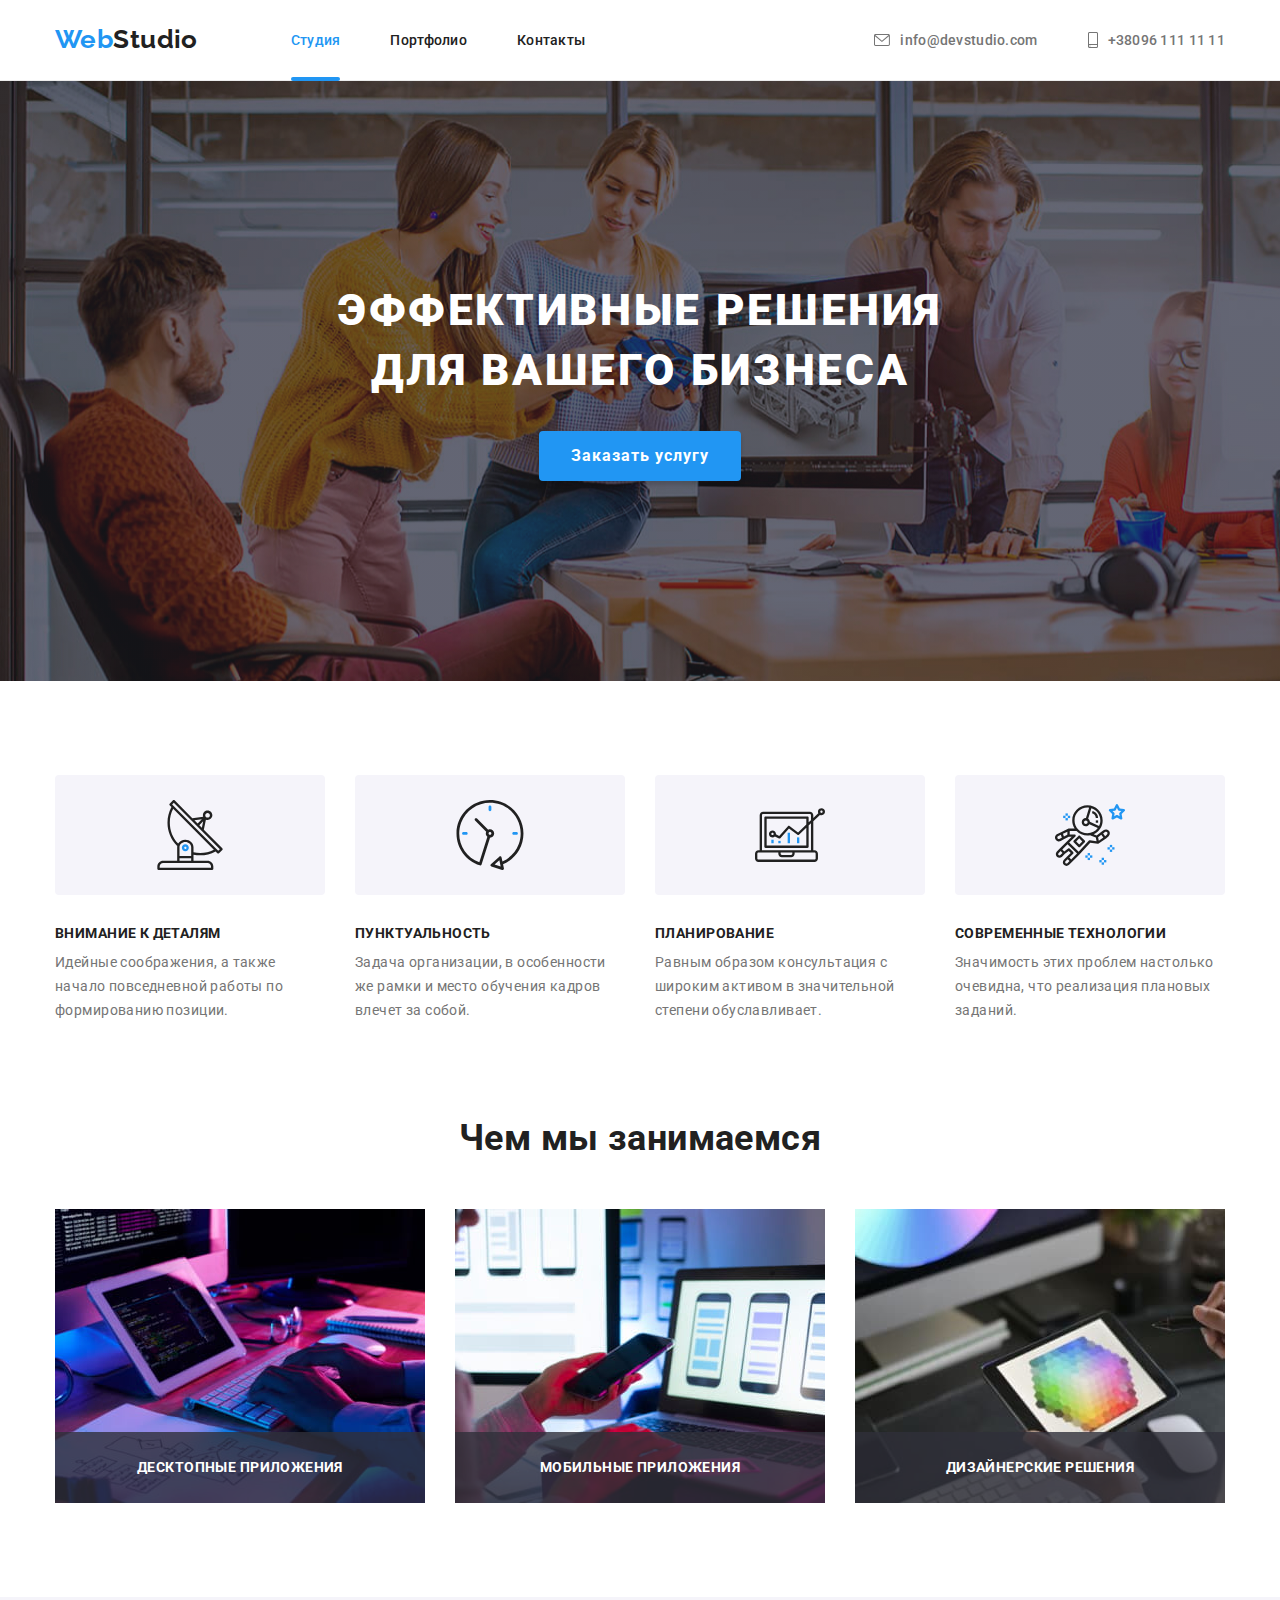
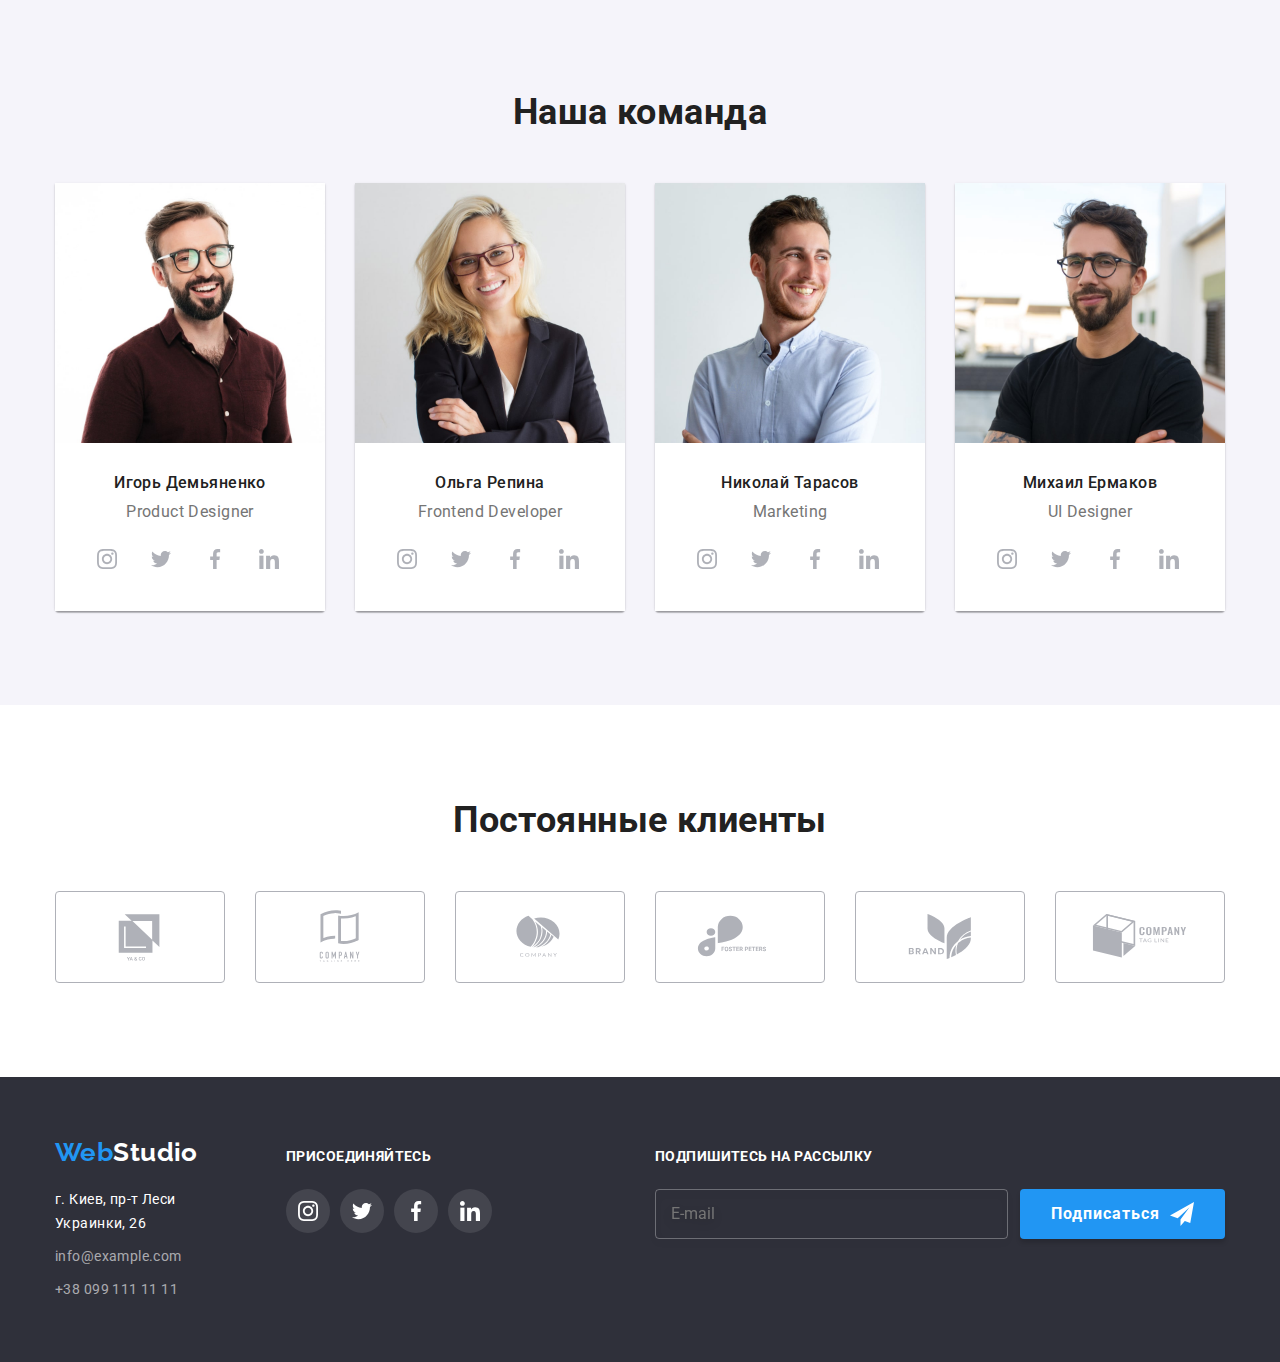
==== index.html @ 852624ac "22.04" ====
<!DOCTYPE html>
<html lang="ru">
  <head>
    <meta charset="UTF-8" />
    <meta http-equiv="X-UA-Compatible" content="IE=edge" />
    <meta name="viewport" content="width=device-width, initial-scale=1.0" />
    <title>WebStudio</title>
    <link
      href="https://fonts.googleapis.com/css2?family=Raleway:wght@700&family=Roboto:wght@400;500;700;900&display=swap"
      rel="stylesheet"
    />
    <link
      rel="stylesheet"
      href="https://cdnjs.cloudflare.com/ajax/libs/modern-normalize/1.1.0/modern-normalize.min.css"
    />
    <link rel="stylesheet" href="./css/styles.css" />
  </head>
  <body>
    <header class="header">
      <div class="container header-container">
        <nav class="nav-list">
          <a class="logo link" href="./index.html" lang="en"
            >Web<span class="logo-dark">Studio</span></a
          >
          <ul class="nav-list list">
            <li class="nav-list-item">
              <a class="nav-list-link active-page link" href="./index.html"
                >Студия</a
              >
            </li>
            <li class="nav-list-item">
              <a class="nav-list-link link" href="./portfolio.html"
                >Портфолио
              </a>
            </li>
            <li class="nav-list-item">
              <a class="nav-list-link link" href="">Контакты </a>
            </li>
          </ul>
        </nav>
        <ul class="list header-cont-list">
          <li class="header-cont-item">
            <a
              class="nav-list-link contact-list link"
              href="mailto:info@devstudio.com"
            >
              <svg class="header-cont-icon" width="16" height="12">
                <use href="./images/sprite.svg#email"></use></svg
              >info@devstudio.com
            </a>
          </li>
          <li class="header-cont-item">
            <a class="nav-list-link contact-list link" href="tel:+380961111111">
              <svg class="header-cont-icon" height="16" width="10">
                <use href="./images/sprite.svg#smartphone"></use></svg
              >+38096 111 11 11
            </a>
          </li>
        </ul>
      </div>
    </header>
    <main>
      <section class="hero">
        <div class="container">
          <h1 class="main-title">Эффективные решения для вашего бизнеса</h1>
          <button class="modal-btn" type="button" data-modal-open>
            Заказать услугу
          </button>
        </div>
      </section>
      <section class="section advantages">
        <div class="container">
          <h2 class="visually-hidden">Наши преимущества</h2>

          <ul class="list advsntages-list card-set">
            <li class="card-set-item advantages-item">
              <div class="advantages-pic">
                <svg class="advantages-icon" width="70" height="70">
                  <use href="./images/sprite.svg#antenna"></use>
                </svg>
              </div>
              <h3 class="advantages-subtitle">Внимание к деталям</h3>
              <p>
                Идейные соображения, а также начало повседневной работы по
                формированию позиции.
              </p>
            </li>

            <li class="card-set-item advantages-item">
              <div class="advantages-pic">
                <svg class="advantages-icon" width="70" height="70">
                  <use href="./images/sprite.svg#clock"></use>
                </svg>
              </div>
              <h3 class="advantages-subtitle">Пунктуальность</h3>
              <p>
                Задача организации, в особенности же рамки и место обучения
                кадров влечет за собой.
              </p>
            </li>

            <li class="card-set-item advantages-item">
              <div class="advantages-pic">
                <svg class="advantages-icon" width="70" height="70">
                  <use href="./images/sprite.svg#diagram"></use>
                </svg>
              </div>
              <h3 class="advantages-subtitle">Планирование</h3>
              <p>
                Равным образом консультация с широким активом в значительной
                степени обуславливает.
              </p>
            </li>

            <li class="card-set-item advantages-item">
              <div class="advantages-pic">
                <svg class="advantages-icon" width="70" height="70">
                  <use href="./images/sprite.svg#astronaut"></use>
                </svg>
              </div>
              <h3 class="advantages-subtitle">Современные технологии</h3>
              <p>
                Значимость этих проблем настолько очевидна, что реализация
                плановых заданий.
              </p>
            </li>
          </ul>
        </div>
      </section>
      <section class="section services">
        <div class="container">
          <h2 class="section-title">Чем мы занимаемся</h2>
          <ul class="list services-list card-set">
            <li class="services-item card-set-item">
              <img
                src="./images/about-1.jpg"
                alt="Написание кода"
                width="370"
                height="294"
              />
              <p class="services-text">десктопные приложения</p>
            </li>
            <li class="services-item card-set-item">
              <img
                src="./images/about-2.jpg"
                alt="Разработка мобильных приложений"
                width="370"
                height="294"
              />
              <p class="services-text">мобильные приложения</p>
            </li>
            <li class="services-item card-set-item">
              <img
                src="./images/about-3.jpg"
                alt="Дизайнерские решения"
                width="370"
                height="294"
              />
              <p class="services-text">дизайнерские решения</p>
            </li>
          </ul>
        </div>
      </section>
      <section class="our-team section">
        <div class="container">
          <h2 class="section-title">Наша команда</h2>
          <ul class="list team-list card-set">
            <li class="team-list-item card-set-item">
              <img
                src="./images/team-1.jpg"
                alt="Игорь Демьяненко - Product Designer"
                width="270"
                height="260"
              />
              <div class="team-member">
                <h3 class="team-name">Игорь Демьяненко</h3>
                <p class="team-position">Product Designer</p>
                <ul class="team-social-list list">
                  <li class="social-item">
                    <a
                      class="social-link link"
                      href=""
                      target="_blank"
                      rel="noopener noreferrer nofollow"
                    >
                      <svg class="social-icon" width="20" height="20">
                        <use href="./images/sprite.svg#instagram"></use>
                      </svg>
                    </a>
                  </li>
                  <li class="social-item">
                    <a
                      class="social-link link"
                      href=""
                      target="_blank"
                      rel="noopener noreferrer nofollow"
                    >
                      <svg class="social-icon" width="20" height="20">
                        <use href="./images/sprite.svg#twitter"></use>
                      </svg>
                    </a>
                  </li>
                  <li class="social-item">
                    <a
                      class="social-link link"
                      href=""
                      target="_blank"
                      rel="noopener noreferrer nofollow"
                    >
                      <svg class="social-icon" width="20" height="20">
                        <use href="./images/sprite.svg#facebook"></use>
                      </svg>
                    </a>
                  </li>
                  <li class="social-item">
                    <a
                      class="social-link link"
                      href=""
                      target="_blank"
                      rel="noopener noreferrer nofollow"
                    >
                      <svg class="social-icon" width="20" height="20">
                        <use href="./images/sprite.svg#linkedin"></use>
                      </svg>
                    </a>
                  </li>
                </ul>
              </div>
            </li>
            <li class="team-list-item card-set-item">
              <img
                src="./images/team-2.jpg"
                alt="Ольга Репина - Frontend Developer"
                width="270"
                height="260"
              />
              <div class="team-member">
                <h3 class="team-name">Ольга Репина</h3>
                <p class="team-position">Frontend Developer</p>
                <ul class="team-social-list list">
                  <li class="social-item">
                    <a
                      class="social-link link"
                      href=""
                      target="_blank"
                      rel="noopener noreferrer nofollow"
                    >
                      <svg class="social-icon" width="20" height="20">
                        <use href="./images/sprite.svg#instagram"></use>
                      </svg>
                    </a>
                  </li>
                  <li class="social-item">
                    <a
                      class="social-link link"
                      href=""
                      target="_blank"
                      rel="noopener noreferrer nofollow"
                    >
                      <svg class="social-icon" width="20" height="20">
                        <use href="./images/sprite.svg#twitter"></use>
                      </svg>
                    </a>
                  </li>
                  <li class="social-item">
                    <a
                      class="social-link link"
                      href=""
                      target="_blank"
                      rel="noopener noreferrer nofollow"
                    >
                      <svg class="social-icon" width="20" height="20">
                        <use href="./images/sprite.svg#facebook"></use>
                      </svg>
                    </a>
                  </li>
                  <li class="social-item">
                    <a
                      class="social-link link"
                      href=""
                      target="_blank"
                      rel="noopener noreferrer nofollow"
                    >
                      <svg class="social-icon" width="20" height="20">
                        <use href="./images/sprite.svg#linkedin"></use>
                      </svg>
                    </a>
                  </li>
                </ul>
              </div>
            </li>
            <li class="team-list-item card-set-item">
              <img
                src="./images/team-3.jpg"
                alt="Николай Тарасов - Marketing"
                width="270"
                height="260"
              />
              <div class="team-member">
                <h3 class="team-name">Николай Тарасов</h3>
                <p class="team-position">Marketing</p>
                <ul class="team-social-list list">
                  <li class="social-item">
                    <a
                      class="social-link link"
                      href=""
                      target="_blank"
                      rel="noopener noreferrer nofollow"
                    >
                      <svg class="social-icon" width="20" height="20">
                        <use href="./images/sprite.svg#instagram"></use>
                      </svg>
                    </a>
                  </li>
                  <li class="social-item">
                    <a
                      class="social-link link"
                      href=""
                      target="_blank"
                      rel="noopener noreferrer nofollow"
                    >
                      <svg class="social-icon" width="20" height="20">
                        <use href="./images/sprite.svg#twitter"></use>
                      </svg>
                    </a>
                  </li>
                  <li class="social-item">
                    <a
                      class="social-link link"
                      href=""
                      target="_blank"
                      rel="noopener noreferrer nofollow"
                    >
                      <svg class="social-icon" width="20" height="20">
                        <use href="./images/sprite.svg#facebook"></use>
                      </svg>
                    </a>
                  </li>
                  <li class="social-item">
                    <a
                      class="social-link link"
                      href=""
                      target="_blank"
                      rel="noopener noreferrer nofollow"
                    >
                      <svg class="social-icon" width="20" height="20">
                        <use href="./images/sprite.svg#linkedin"></use>
                      </svg>
                    </a>
                  </li>
                </ul>
              </div>
            </li>
            <li class="card-set-item team-list-item">
              <img
                src="./images/team-4.jpg"
                alt="Михаил Ермаков - UI Designer"
                width="270"
                height="260"
              />
              <div class="team-member">
                <h3 class="team-name">Михаил Ермаков</h3>
                <p class="team-position">UI Designer</p>
                <ul class="team-social-list list">
                  <li class="social-item">
                    <a
                      class="social-link link"
                      href=""
                      target="_blank"
                      rel="noopener noreferrer nofollow"
                    >
                      <svg class="social-icon" width="20" height="20">
                        <use href="./images/sprite.svg#instagram"></use>
                      </svg>
                    </a>
                  </li>
                  <li class="social-item">
                    <a
                      class="social-link link"
                      href=""
                      target="_blank"
                      rel="noopener noreferrer nofollow"
                    >
                      <svg class="social-icon" width="20" height="20">
                        <use href="./images/sprite.svg#twitter"></use>
                      </svg>
                    </a>
                  </li>
                  <li class="social-item">
                    <a
                      class="social-link link"
                      href=""
                      target="_blank"
                      rel="noopener noreferrer nofollow"
                    >
                      <svg class="social-icon" width="20" height="20">
                        <use href="./images/sprite.svg#facebook"></use>
                      </svg>
                    </a>
                  </li>
                  <li class="social-item">
                    <a
                      class="social-link link"
                      href=""
                      target="_blank"
                      rel="noopener noreferrer nofollow"
                    >
                      <svg class="social-icon" width="20" height="20">
                        <use href="./images/sprite.svg#linkedin"></use>
                      </svg>
                    </a>
                  </li>
                </ul>
              </div>
            </li>
          </ul>
        </div>
      </section>
      <section class="section">
        <div class="container">
          <h2 class="section-title">Постоянные клиенты</h2>
          <ul class="client-list list card-set">
            <li class="card-set-item">
              <a
                class="client-link link"
                href=""
                target="_blank"
                rel="noopener noreferrer nofollow"
              >
                <svg class="client-icon" width="106" height="60">
                  <use href="./images/sprite.svg#client-1"></use>
                </svg>
              </a>
            </li>
            <li class="card-set-item">
              <a
                class="client-link link"
                href=""
                target="_blank"
                rel="noopener noreferrer nofollow"
              >
                <svg class="client-icon" width="106" height="60">
                  <use href="./images/sprite.svg#client-2"></use>
                </svg>
              </a>
            </li>
            <li class="card-set-item">
              <a
                class="client-link link"
                href=""
                target="_blank"
                rel="noopener noreferrer nofollow"
              >
                <svg class="client-icon" width="106" height="60">
                  <use href="./images/sprite.svg#client-3"></use>
                </svg>
              </a>
            </li>
            <li class="card-set-item">
              <a
                class="client-link link"
                href=""
                target="_blank"
                rel="noopener noreferrer nofollow"
              >
                <svg class="client-icon" width="106" height="60">
                  <use href="./images/sprite.svg#client-4"></use>
                </svg>
              </a>
            </li>
            <li class="card-set-item">
              <a
                class="client-link link"
                href=""
                target="_blank"
                rel="noopener noreferrer nofollow"
              >
                <svg class="client-icon" width="106" height="60">
                  <use href="./images/sprite.svg#client-5"></use>
                </svg>
              </a>
            </li>
            <li class="card-set-item">
              <a
                class="client-link link"
                href=""
                target="_blank"
                rel="noopener noreferrer nofollow"
              >
                <svg class="client-icon" width="106" height="60">
                  <use href="./images/sprite.svg#client-6"></use>
                </svg>
              </a>
            </li>
          </ul>
        </div>
      </section>
    </main>
    <footer class="footer">
      <div class="container footer-div">
        <div class="footer-item">
          <a class="logo link logo-footer" href="./index.html" lang="en"
            >Web<span class="logo-light">Studio</span>
          </a>
          <address class="adress">
            <ul class="list">
              <li class="address-item">
                <a
                  class="address-link link"
                  href="https://goo.gl/maps/Spa61aAKm8HjvVaVA"
                  target="_blank"
                  rel="noopener noreferrer nofollow"
                  >г. Киев, пр-т Леси Украинки, 26
                </a>
              </li>
              <li class="address-item">
                <a class="address-link link" href="mailto:info@example.com"
                  >info@example.com
                </a>
              </li>
              <li class="address-item">
                <a class="address-link link" href="tel:+380991111111"
                  >+38 099 111 11 11
                </a>
              </li>
            </ul>
          </address>
        </div>
        <div class="footer-item">
          <h3 class="footer-social-subtitle">Присоединяйтесь</h3>
          <ul class="team-social-list list">
            <li class="social-item">
              <a
                class="social-link link"
                href=""
                target="_blank"
                rel="noopener noreferrer nofollow"
              >
                <svg class="social-icon" width="20" height="20">
                  <use href="./images/sprite.svg#instagram"></use>
                </svg>
              </a>
            </li>
            <li class="social-item">
              <a
                class="social-link link"
                href=""
                target="_blank"
                rel="noopener noreferrer nofollow"
              >
                <svg class="social-icon" width="20" height="20">
                  <use href="./images/sprite.svg#twitter"></use>
                </svg>
              </a>
            </li>
            <li class="social-item">
              <a
                class="social-link link"
                href=""
                target="_blank"
                rel="noopener noreferrer nofollow"
              >
                <svg class="social-icon" width="20" height="20">
                  <use href="./images/sprite.svg#facebook"></use>
                </svg>
              </a>
            </li>
            <li class="social-item">
              <a
                class="social-link link"
                href=""
                target="_blank"
                rel="noopener noreferrer nofollow"
              >
                <svg class="social-icon" width="20" height="20">
                  <use href="./images/sprite.svg#linkedin"></use>
                </svg>
              </a>
            </li>
          </ul>
        </div>
        <div class="footer-email">
          <form class="email-subscription-form" >
            <label for="" class="footer-email-subtitle">подпишитесь на рассылку</label>
            <div class="input-email-btn-wrapper">
              <input 
                type="email" 
                name="user_email_subscription" 
                class="email-subscription-input"
                placeholder="E-mail">
                <button type="submit" class="email-subscription-form-btn">Подписаться
                  <span class="subcribe-icon-wrapper">
                    <svg class="subcribe-icon" width="24" height="24">
                      <use href="./images/sprite.svg#subscribe"></use>
                </svg>
              </span>
            </button>
            </div>
          </form>
        </div>
      </div>
    </footer>
    <div class="backdrop is-hidden" data-modal>
      <div class="modal">
        <button type="button" class="modal-btn-close" data-modal-close>
          <svg class="modal-close-icon" width="11" height="11">
            <use href="./images/sprite.svg#close"></use>
          </svg>
        </button>
        <form class="contact-form">
          <p class="modal-subtitle">Оставьте свои данные, мы вам перезвоним</p>      
            <label class="contact-form-field">
              Имя
              <span class="contact-form-input-wrapper" >                
                <input 
                type="text" 
                class="contact-form-input" 
                name="user_name" 
                required
                minlength="3"
                pattern="^[a-zA-Zа-яА-Я]+$">
                <svg class="contact-form-icon" width="18" height="18">
                  <use href="./images/sprite.svg#name-icon">
                  </use></svg>
              </span>
              
            </label>
            <label class="contact-form-field">
              Телефон
              <span class="contact-form-input-wrapper">
                <input 
                type="tel" 
                class="contact-form-input" 
                name="user_tel" 
                required
                pattern="[0-9]{3}[0-9]{3}[0-9]{2}[0-9]{2}">
                <svg class="contact-form-icon" width="18" height="18">
                  <use href="./images/sprite.svg#tel-icon">
                  </use></svg>
              </span>
            </label>
            <label class="contact-form-field">
              Почта
              <span class="contact-form-input-wrapper">
                <input 
                type="email" 
                class="contact-form-input" 
                name="user_email" 
                required
                pattern="([A-z0-9_.-]{1,})@([A-z0-9_.-]{1,}).([A-z]{2,8})">
                <svg class="contact-form-icon" width="18" height="18">
                  <use href="./images/sprite.svg#email-icon">
                  </use></svg>
              </span>
            </label>
            <label class="contact-form-field">
              Комментарий
              
                <textarea type="text" class="contact-form-comment" name="user_comment" placeholder="Введите текст"></textarea>
              
            </label>
            <div class="contact-form-checkbox-wrapper">
            <input
              name="accept_policy"
              type="checkbox"
              class="contact-form-checkbox visually-hidden"
              id="policy-checkbox"
              checked
              required
            />
            <label for="policy-checkbox" class="contact-form-checkbox-label">
              <span class="checkbox-icon-wrapper">
                <svg class="checkbox-icon" width="11px" height="8px">
                  <use href="./images/sprite.svg#checkbox-icon"></use>
                </svg>
              </span>
              Соглашаюсь с рассылкой и принимаю&nbsp;<a class="policy-link" href="">Условия договора</a>
              </label>
            
          </div>
          <button type="submit" class="contact-form-submit-btn">Отправить</button>
        </form>
      </div>
    </div>
        </form>
      </div>
      
    </div>
    <script src="./js/modal.js"></script>
  </body>
</html>
---- css/styles.css ----
:root {
  --primary-font-family: "Roboto", sans-serif;
  --secondary-font-family: "Raleway", sans-serif;
  --accent-color: #2196f3;
  --accent-color-modal-btn: #188ce8;
  --primary-font-color: #757575;
  --secondary-font-color: #212121;
  --footer-contacts-color: rgba(255, 255, 255, 0.6);
  --color-white: #ffffff;
  --light-bg-col: #f5f4fa;
  --dark-bg-col: #2f303a;
  --card-item: 3;
  --card-gap: 30px;
  --icon-color: #AFB1B8;
  --transition: 250ms cubic-bezier(0.4, 0, 0.2, 1);
}
body {
  font-family: var(--primary-font-family), "Verdana", sans-serif;
  font-size: 14px;
  line-height: 1.71;
  letter-spacing: 0.03em;
  color: var(--primary-font-color);
}
h1,
h2,
h3,
p {
  margin-top: 0;
  margin-bottom: 0;
}
ul,
ol {
  margin-top: 0;
  margin-bottom: 0;
  padding-left: 0;
}
img {
  display: block;
  max-width: 100%;
  height: auto;
}
.section {
  padding-top: 94px;
  padding-bottom: 94px;
}
.container {
  width: 1200px;
  padding-left: 15px;
  padding-right: 15px;
  margin-left: auto;
  margin-right: auto;
}
.header-container {
  display: flex;
  align-items: center;
}
.link {
  text-decoration: none;
  color: inherit;
}
.list {
  list-style: none;
}
.card-set {
  display: flex;
  margin-left: calc(var(--card-gap) * -1);
  margin-top: calc(var(--card-gap) * -1);
  flex-wrap: wrap;
}
.card-set-item {
  margin-left: var(--card-gap);
  margin-top: var(--card-gap);
  flex-basis: calc(100% / var(--card-item) - var(--card-gap));
}
/* ==========START COMPONENTS========== */
.logo {
    font-family: var(--secondary-font-family);
  font-weight: 700;
  font-size: 26px;
  line-height: 1.2;
  color: var(--accent-color);
}
.visually-hidden {
  position: absolute;
  width: 1px;
  height: 1px;
  margin: -1px;
  padding: 0;
  overflow: hidden;
  border: 0;
  clip: rect(0, 0, 0, 0);
}
.team-social-list {
  display: flex;
  align-items: center;
}
.social-link {
  display: flex;
  align-items: center;
  justify-content: center;
  width: 44px;
  height: 44px;
  background-color: rgba(255, 255, 255, 0.1);
  color: #afb1b8;
  border-radius: 50%;
  transition: background-color var(--transition), color var(--transition);  
}
.social-item:not(:last-child) {
  margin-right: 10px;
}

/* ==========END COMPONENTS========== */

/* ==========START HEADER========== */

.header {
  border-bottom: 1px solid #ececec;
}
.header .logo {
  margin-right: 93px;
}
.nav-list {
  display: flex;
  align-items: center;
  color: var(--secondary-font-color);
}
.logo-dark {
  color: var(--secondary-font-color);
}
.nav-list-link {
  padding-top: 32px;
  padding-bottom: 32px;
  font-weight: 500;
  line-height: 1.15;
  letter-spacing: 0.02em;
  transition: color var(--transition);  
}
.nav-list-item:not(:last-child),
.header-cont-item:not(:last-child) {
  margin-right: 50px;
}
.contact-list {
  display: flex;
  align-items: center;
}
.client-list,
.client-link {
  justify-content: center;
  align-items: center;
}
.client-link {
  display: flex;
  width: 170px;
  height: 92px;
  border: 1px solid currentColor;
  box-sizing: border-box;
  border-radius: 4px;
  color: var(--icon-color);
  transition: color var(--transition);
}
.client-list,
.nav-list-item,
.header-cont-item {
  display: flex;
  align-items: center;
}
.header-cont-icon {
  margin-right: 10px;
  fill: currentColor;
}

.header-cont-list {
  display: flex;
  margin-left: auto;
}
.nav-list-link:hover,
.nav-list-link:focus,
.active-page {
  color: var(--accent-color);
}
.active-page {
position: relative;
}
.active-page::after {
  display: block;
  height: 4px;
  width: 100%;
  background-color: var(--accent-color);
  content: "";
  position: absolute;
  bottom: -1px;
  left: 0px;
  border-radius: 2px;
}
/* ==========END HEADER========== */

/* ==========START HERO========== */
.hero {
  background-image: linear-gradient(
      rgba(47, 48, 58, 0.4),
      rgba(47, 48, 58, 0.4)
    ),
    url(../images/hero-bg.jpg);
  padding-top: 200px;
  padding-bottom: 200px;
  background-color: var(--dark-bg-col);
}
.modal-btn {
  font-family: inherit;
  cursor: pointer;
  font-weight: bold;
  font-size: 16px;
  line-height: 1.87;
  display: flex;
  align-items: center;
  text-align: center;
  letter-spacing: 0.06em;
  color: var(--color-white);
  background: var(--accent-color);
  margin-left: auto;
  margin-right: auto;
  padding: 10px 32px;
  min-width: 200px;
  box-shadow: 0px 4px 4px rgba(0, 0, 0, 0.15);
  border-radius: 4px;
  border: none;
  transition: background var(--transition);
}
.main-title {
  margin-left: auto;
  margin-right: auto;
  margin-bottom: 30px;
  max-width: 700px;
  font-weight: 900;
  font-size: 44px;
  line-height: 1.36;
  letter-spacing: 0.06em;
  text-align: center;
  text-transform: uppercase;
  color: var(--color-white);
}

/* ==========END HERO========== */

/* ==========START MAIN========== */
.subtitle {
  font-size: 36px;
  line-height: 1.17;
  text-align: center;
  letter-spacing: 0.03em;
  color: var(--secondary-text-logo-theme);
}
.section-title {
  margin-bottom: 50px;
  font-size: 36px;
  line-height: 1.17;
  text-align: center;
  color: var(--secondary-font-color);
}
.advantages-pic {
  padding: 25px;
  display: flex;
  justify-content: center;
  align-items: center;
  margin-bottom: 30px;
  border-radius: 4px;
  background-color: var(--light-bg-col);
}
.advsntages-list {
  --card-item: 4;
}
.advantages-subtitle {
  margin-bottom: 10px;
  font-size: 14px;
  line-height: 1.15;
  text-transform: uppercase;
  color: var(--secondary-font-color);
}
.advantages {
  padding-bottom: 47px;
}
.services {
  padding-top: 47px;
}
.services-item {
  position: relative;
}
.services-text {
  font-weight: 700;
  line-height: 1.17;
  color: var(--color-white);
  text-transform: uppercase;
  text-align: center;
  background-color: rgba(47, 48, 58, 0.8);
  position:absolute;
  bottom: 0;
  left: 0;
  width: 100%;  
  padding: 27px;
}

.our-team {
  background-color: var(--light-bg-col);
}
.team-list {
  --card-item: 4;
}
.team-list-item {
  box-shadow: 0px 1px 3px rgba(0, 0, 0, 0.12), 0px 1px 1px rgba(0, 0, 0, 0.14),
    0px 2px 1px rgba(0, 0, 0, 0.2);
  border-radius: 0px 0px 4px 4px;
}

.team-name,
.team-position {
  font-size: 16px;
  line-height: 1.19;
  text-align: center;
}
.team-position {
  margin-bottom: 16px;
}
.team-name {
  font-weight: 500;
  color: var(--secondary-font-color);
  margin-bottom: 10px;
}
.team-member {
  padding: 30px;
  background-color: var(--color-white);
}

.filter-item-text {
  padding: 20px 24px;
  border: 1px solid #eeeeee;
  background-color: var(--color-white);
}
.filter-btn {
  padding: 6px 22px;
  border-radius: 4px;
  border: none;
  align-items: center;
  font-family: inherit;
  font-weight: 500;
  font-size: 16px;
  line-height: 1.62;
  text-align: center;
  letter-spacing: 0.03em;
  background-color: var(--light-bg-col);
  color: var(--secondary-font-color);
  transition: color var(--transition), background-color var(--transition), box-shadow var(--transition);
}
.filter-btn-item:not(:last-child) {
  margin-right: 8px;
}
.modal-btn:hover,
.modal-btn:focus {
  background-color: var(--accent-color-modal-btn);
}
.filter-btn:hover,
.filter-btn:focus,
.active-btn {
  color: var(--color-white);
  background-color: var(--accent-color);
  box-shadow: 0px 3px 1px rgba(0, 0, 0, 0.1), 0px 1px 2px rgba(0, 0, 0, 0.08),
    0px 2px 2px rgba(0, 0, 0, 0.12);
}
.products-subtitle {
  margin-bottom: 4px;
  color: var(--secondary-font-color);
  font-size: 18px;
  line-height: 2;
  letter-spacing: 0.06em;
}
.product-type {
  font-size: 16px;
  line-height: 2;
}
.filter-btn-list {
  display: flex;
  justify-content: center;
  margin-bottom: 50px;
}
.social-link:hover,
.social-link:focus {
  background-color: var(--accent-color);
  color: var(--color-white);
}
.work-link {
  display: flex;
  flex-direction: column;
  transition: box-shadow var(--transition);
}

.social-icon {
  fill: currentColor;  
}

.team-member {
  padding: 30px;
}
.client-icon {
  fill: currentColor;
}
.client-link:hover,
.client-link:focus {
  color: var(--accent-color);
}
.work-link:hover,
.work-link:focus {
  box-shadow: 0px 1px 1px rgba(0, 0, 0, 0.12), 0px 4px 4px rgba(0, 0, 0, 0.06),
    1px 4px 6px rgba(0, 0, 0, 0.16);
}
.client-list {
  --card-item: 6;
}
.work-item-img-wrapper {
  position: relative;
  overflow: hidden;
}
.overlay {
  background-color: rgba(33, 150, 243, 0.9);
  padding: 63px 24px;
  font-size: 18px;
  line-height: 1.33;
  color: var(--color-white);
  position: absolute;
  top: 0;
  left: 0;
  width: 100%;
  height: 100%;
  overflow: auto;
  transform: translateY(100%);
  transition: transform 250ms cubic-bezier(0.4, 0, 0.2, 1);
}
.work-link:hover .overlay,
.work-link:focus .overlay {
  transform: translateY(0%);
}

/* ==========END MAIN========== */

/* ==========START FOOTER========== */

.logo-footer {
  margin-bottom: 20px;
  display: block;
}
.address-item:not(:last-child) {
  margin-bottom: 9px;
}

.logo-light {
  color: var(--color-white);
}
.adress {
  font-style: normal;
}
.address-link {
  color: var(--footer-contacts-color);
  transition: var(--transition);
}

.address-link[target="_blank"] {
  color: var(--color-white);
}
.address-link:hover,
.address-link:focus {
  color: var(--accent-color);
}

.footer {
  width: 100%;
  background-color: var(--dark-bg-col);
  align-items: center;
  padding-top: 60px;
  padding-bottom: 60px;
}
.footer-div {
  display: flex;
  align-items: baseline;
}
.footer-item:not(:last-child) {
  margin-right: 70px;
}
.footer-social-subtitle {
  color: var(--color-white);
  text-transform: uppercase;
  font-size: inherit;
  margin-bottom: 20px;
}
.social-list {
  display: flex;
}
.footer .social-link {
  color: var(--color-white);
}
.footer-email {
  margin-left: 93px;
  min-width: 570px;
}
.footer-email-subtitle {
  display: block;
  color: var(--color-white);
  text-transform: uppercase;
  font-size: 14px;
  
  font-weight: 700
}
.email-subscription-input {
  display: inherit;
  color: rgba(255, 255, 255, 0.6);
  font-weight: 400;
font-size: 16px;
line-height: 1.25;
  width: 358px;
  min-height: 50px;
  background-color: transparent;
  border: 1px solid rgba(255, 255, 255, 0.3);
box-sizing: border-box;
filter: drop-shadow(0px 4px 4px rgba(0, 0, 0, 0.15));
border-radius: 4px;
padding-left: 15px;
transition: border-color var(--transition);
margin-right: 12px;

cursor: pointer;
}
.email-subscription-input:focus {
  outline: none;
  border-color: var(--accent-color);
}
.email-subscription-form-btn{
  
  min-height: 50px; 
  font-family: inherit;
  cursor: pointer;
  font-weight: bold;
  font-size: 16px;
  line-height: 1.87;
  display:inherit;
  align-items: center;
  justify-content: center;
  text-align: center;
  letter-spacing: 0.06em;
  color: var(--color-white);
  background: var(--accent-color);
  margin-left: auto;
  margin-right: auto;
  padding: 10px 32px;
  min-width: 200px;
  box-shadow: 0px 4px 4px rgba(0, 0, 0, 0.15);
  border-radius: 4px;
  border: none;
  transition: background var(--transition);
}
.contact-form-submit-btn:focus,
.contact-form-submit-btn:hover,
.email-subscription-form-btn:hover,
.email-subscription-form-btn:focus {
  background-color: var(--accent-color-modal-btn);
}
.input-email-btn-wrapper {
  display: flex;
  justify-content: center;
  margin-top: 20px;
}
.subcribe-icon {
  fill: currentColor;
  
}
.subcribe-icon-wrapper {
  display: flex;
  margin-left: 10px;
  margin-top: auto;
  margin-bottom: auto;
}

/* ==========END FOOTER========== */

/* ==========START MODAL========= */
.backdrop {
  position: fixed;
  top: 0;
  left: 0;
  width: 100vw;
  height: 100vh;
  background-color: rgba(0, 0, 0, 0.2);
  transition: visibility 250ms linear,  opacity 250ms linear;
}
.is-hidden {
  opacity: 0;
  visibility: hidden;
  pointer-events: none;
  
  transition: visibility var(--transition), opacity var(--transition);
}
.backdrop.is-hidden .modal {
  transform: translate(100%, 100%) rotate(-90deg) scale(0);
}
.modal {
  position: absolute;
  top: 50%;
  left: 50%;
  transform: translate(-50%, -50%);
  transition: transform var(--transition);
  width: 528px;
  min-height: 581px;
  background-color: var(--color-white);
  box-shadow: 0px 1px 3px rgba(0, 0, 0, 0.12),
  0px 1px 1px rgba(0, 0, 0, 0.14),
  0px 2px 1px rgba(0, 0, 0, 0.2);
  border-radius: 4px;
  padding: 40px;
}
.modal-btn-close {
  position: absolute;
  top: 8px;
  right: 8px;
  border-radius: 50%;
  border: 1px solid rgba(0, 0, 0, 0.1);
  background-color: var(--color-white);
  width: 30px;
  height: 30px;
  padding: 0;
  display: flex;
  align-items: center;
  justify-content: center;
  cursor: pointer;
  
}
.modal-btn-close:hover .modal-close-icon,
.modal-btn-close:focus .modal-close-icon {
  fill: var(--accent-color);
}
.modal-close-icon {
transition: fill var(--transition);
}
.modal-subtitle {
  font-weight: 700;
font-size: 20px;
line-height: 1.15;
text-align: center;
letter-spacing: 0.03em;
color: var(--secondary-font-color);
margin-bottom: 12px;

}

.contact-form-field {
  
  display: block;
  font-weight: 400;
font-size: 12px;
line-height: 1.17;
letter-spacing: 0.01em;
color: var(--primary-font-color);
margin-bottom: 10px;
}
.contact-form-input-wrapper {
  position: relative;
  display: block;
  margin-top: 4px;
}
.contact-form-icon {
  position: absolute;
  display: block;
  top: 50%;
  transform: translateY(-50%);
  left: 15px;
  transition: fill var(--transition);
  }
.contact-form-input {
  width: 100%;
  height: 40px;  
  background: var(--color-white);

padding-left: 42px;
border: 1px solid rgba(33, 33, 33, 0.2);
box-sizing: border-box;
border-radius: 4px;
transition: border-color var(--transition);
}
.contact-form-comment:focus {
  outline: none;
  border-color: var(--accent-color); 
}

.contact-form-input:focus + .contact-form-icon {
  fill: var(--accent-color);
}
.contact-form-input:focus {
  outline: none;
  border-color: var(--accent-color);
}
.contact-form-comment {
  display: block;
  width: 100%;
  height: 120px;
  margin-bottom: 20px;
  padding: 12px 16px;
  resize: none;  
  border: 1px solid rgba(33, 33, 33, 0.2);
  box-sizing: border-box;
  border-radius: 4px;
  transition: border-color var(--transition);
}
  .contact-form-comment::placeholder {
  font-weight: 400;
  font-size: 14px;
  line-height: 1.14;
  letter-spacing: 0.01em;
  color: rgba(117, 117, 117, 0.5);
  }
.contact-form-checkbox-label {
  
  display: flex;
  flex-direction: row;
  align-items: center;
  justify-content: center;
  
}
.checkbox-icon {
  display: block;
  fill: var(--color-white);
  opacity: 0;
  transition: opacity var(--transition);

}
.checkbox-icon-wrapper {
  display: flex;
  align-items: center;
  justify-content: center;
  margin-right: 7px;  
  width: 16px;
  height: 15px;
  /* background: var(--accent-color); */
  border-radius: 2px;  
  border: 2px solid var(--secondary-font-color);
  transition: background var(--transition);
}
.contact-form-checkbox-wrapper {
  margin-bottom: 40px; 
}
.contact-form-submit-btn {
  min-height: 50px; 
  font-family: inherit;
  cursor: pointer;
  font-weight: bold;
  font-size: 16px;
  line-height: 1.87;
  display:inherit;
  align-items: center;
  justify-content: center;
  text-align: center;
  letter-spacing: 0.06em;
  color: var(--color-white);
  background: var(--accent-color);
  margin-left: auto;
  margin-right: auto;
  padding: 10px 32px;
  min-width: 200px;
  box-shadow: 0px 4px 4px rgba(0, 0, 0, 0.15);
  border-radius: 4px;
  border: none;
  transition: background var(--transition) border var(--transition);
}
.policy-checkbox {
  margin-bottom: 30px;
}
.contact-form-checkbox:checked + .contact-form-checkbox-label .checkbox-icon-wrapper {
  border: none;
  background: var(--accent-color);
}
.contact-form-checkbox:checked + .contact-form-checkbox-label .checkbox-icon-wrapper .checkbox-icon {
  opacity: 1;
}
/* .contact-form-checkbox:focus + .contact-form-checkbox-label .checkbox-icon-wrapper {
  outline: 1px solid var(--accent-color-modal-btn);
} */
.policy-link {
  color: var(--accent-color);
  display: flex;
}


/* ============END MODAL============ */
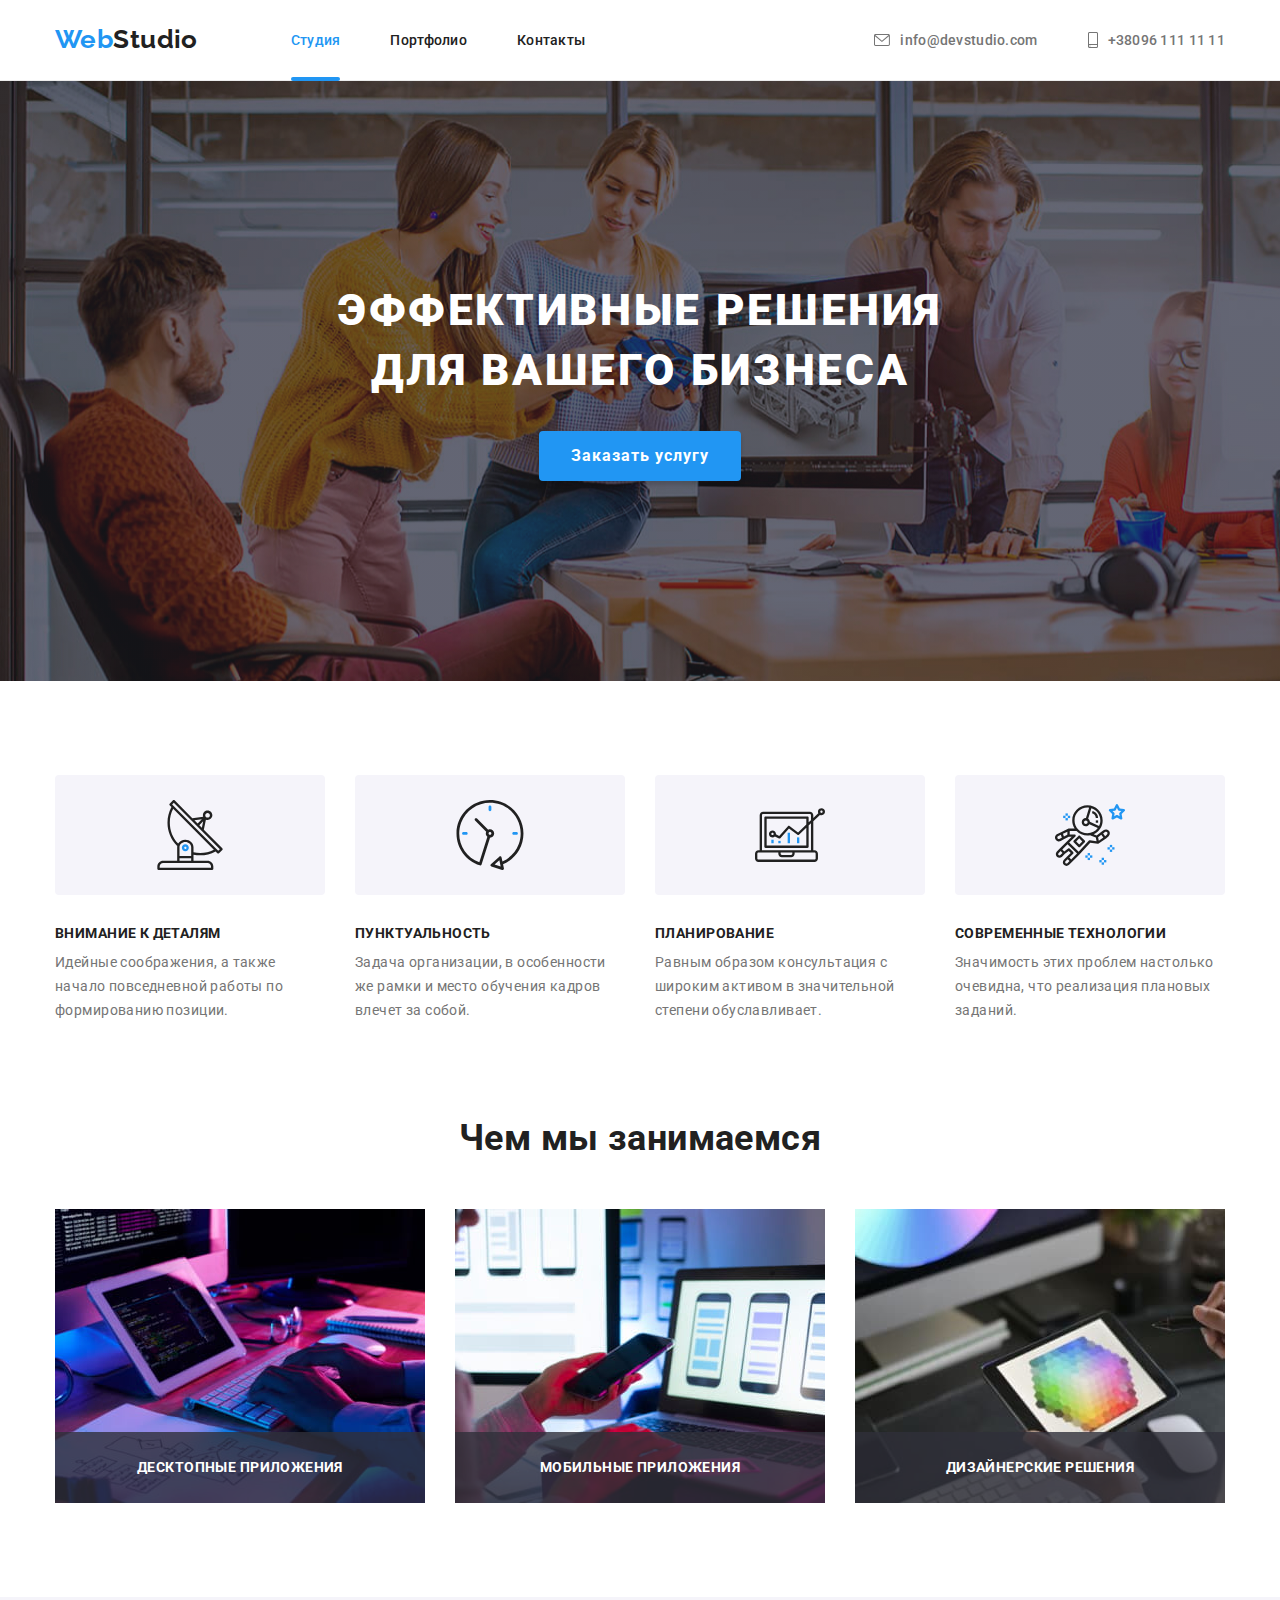
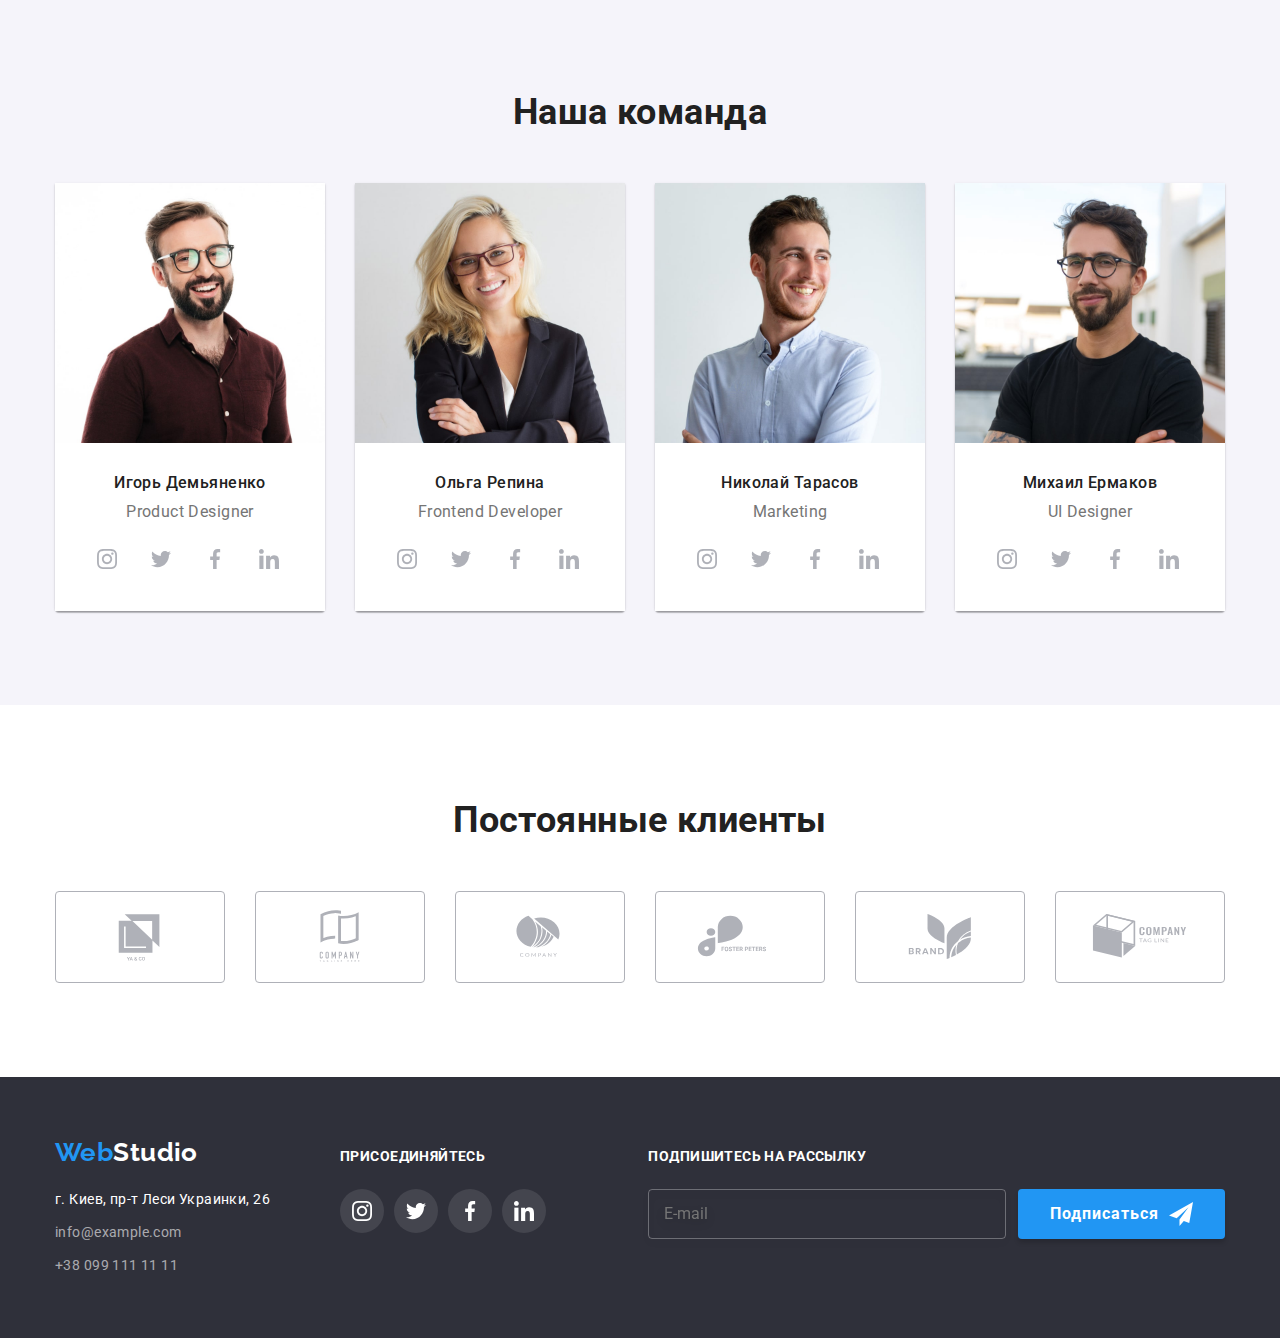
==== commit a8deeaa7: "25.04" ====
--- a/index.html
+++ b/index.html
@@ -579,23 +579,24 @@
             </li>
           </ul>
         </div>
-        <div class="footer-email">
+        <div class="footer-item">
           <form class="email-subscription-form" >
-            <label for="" class="footer-email-subtitle">подпишитесь на рассылку</label>
-            <div class="input-email-btn-wrapper">
+            <label class="footer-email-subtitle"> 
+              <span class="footer-social-subtitle">подпишитесь на рассылку</span>             
               <input 
                 type="email" 
                 name="user_email_subscription" 
                 class="email-subscription-input"
                 placeholder="E-mail">
-                <button type="submit" class="email-subscription-form-btn">Подписаться
+              </label> 
+              <button type="submit" class="modal-btn">Подписаться
                   <span class="subcribe-icon-wrapper">
                     <svg class="subcribe-icon" width="24" height="24">
                       <use href="./images/sprite.svg#subscribe"></use>
-                </svg>
-              </span>
-            </button>
-            </div>
+                    </svg>
+                  </span>
+              </button> 
+                      
           </form>
         </div>
       </div>
@@ -610,7 +611,9 @@
         <form class="contact-form">
           <p class="modal-subtitle">Оставьте свои данные, мы вам перезвоним</p>      
             <label class="contact-form-field">
-              Имя
+              <span class="contact-form-input-subtitle">
+                Имя
+              </span>
               <span class="contact-form-input-wrapper" >                
                 <input 
                 type="text" 
@@ -626,7 +629,9 @@
               
             </label>
             <label class="contact-form-field">
+              <span class="contact-form-input-subtitle">
               Телефон
+            </span>
               <span class="contact-form-input-wrapper">
                 <input 
                 type="tel" 
@@ -640,7 +645,9 @@
               </span>
             </label>
             <label class="contact-form-field">
+              <span class="contact-form-input-subtitle">
               Почта
+            </span>
               <span class="contact-form-input-wrapper">
                 <input 
                 type="email" 
@@ -654,9 +661,10 @@
               </span>
             </label>
             <label class="contact-form-field">
-              Комментарий
-              
-                <textarea type="text" class="contact-form-comment" name="user_comment" placeholder="Введите текст"></textarea>
+              <span class="contact-form-input-subtitle">
+              Комментарий            
+            </span>  
+              <textarea class="contact-form-comment" name="user_comment" placeholder="Введите текст"></textarea>
               
             </label>
             <div class="contact-form-checkbox-wrapper">
@@ -664,8 +672,7 @@
               name="accept_policy"
               type="checkbox"
               class="contact-form-checkbox visually-hidden"
-              id="policy-checkbox"
-              checked
+              id="policy-checkbox"              
               required
             />
             <label for="policy-checkbox" class="contact-form-checkbox-label">
@@ -674,18 +681,14 @@
                   <use href="./images/sprite.svg#checkbox-icon"></use>
                 </svg>
               </span>
-              Соглашаюсь с рассылкой и принимаю&nbsp;<a class="policy-link" href="">Условия договора</a>
+              Соглашаюсь с рассылкой и принимаю&nbsp;<a class="policy-link" href="">Условиями договора</a>
               </label>
             
           </div>
-          <button type="submit" class="contact-form-submit-btn">Отправить</button>
+          <button type="submit" class="modal-btn">Отправить</button>
         </form>
       </div>
-    </div>
-        </form>
-      </div>
-      
-    </div>
+    </div>     
     <script src="./js/modal.js"></script>
   </body>
 </html>
--- a/css/styles.css
+++ b/css/styles.css
@@ -214,6 +214,7 @@
   display: flex;
   align-items: center;
   text-align: center;
+  justify-content: center;
   letter-spacing: 0.06em;
   color: var(--color-white);
   background: var(--accent-color);
@@ -483,11 +484,17 @@
 .footer-item:not(:last-child) {
   margin-right: 70px;
 }
+.footer-item:last-child {
+  margin-left: auto;
+}
+
 .footer-social-subtitle {
   color: var(--color-white);
   text-transform: uppercase;
   font-size: inherit;
   margin-bottom: 20px;
+  display: block;
+  font-weight: 700;
 }
 .social-list {
   display: flex;
@@ -500,71 +507,47 @@
   min-width: 570px;
 }
 .footer-email-subtitle {
-  display: block;
+  
   color: var(--color-white);
   text-transform: uppercase;
-  font-size: 14px;
-  
-  font-weight: 700
+  font-size: 14px;   
+  justify-content: center;
 }
 .email-subscription-input {
-  display: inherit;
+  display: block;
   color: rgba(255, 255, 255, 0.6);
   font-weight: 400;
-font-size: 16px;
-line-height: 1.25;
+  font-size: 16px;
+  line-height: 1.25;
   width: 358px;
   min-height: 50px;
   background-color: transparent;
   border: 1px solid rgba(255, 255, 255, 0.3);
-box-sizing: border-box;
-filter: drop-shadow(0px 4px 4px rgba(0, 0, 0, 0.15));
-border-radius: 4px;
-padding-left: 15px;
-transition: border-color var(--transition);
-margin-right: 12px;
-
-cursor: pointer;
-}
+  box-sizing: border-box;
+  filter: drop-shadow(0px 4px 4px rgba(0, 0, 0, 0.15));
+  border-radius: 4px;
+  padding-left: 15px;
+  transition: border-color var(--transition);
+  margin-right: 12px;
+  cursor: pointer;
+}
+.email-subscription-input:hover,
 .email-subscription-input:focus {
   outline: none;
   border-color: var(--accent-color);
 }
-.email-subscription-form-btn{
-  
-  min-height: 50px; 
-  font-family: inherit;
-  cursor: pointer;
-  font-weight: bold;
-  font-size: 16px;
-  line-height: 1.87;
-  display:inherit;
-  align-items: center;
-  justify-content: center;
-  text-align: center;
-  letter-spacing: 0.06em;
-  color: var(--color-white);
-  background: var(--accent-color);
-  margin-left: auto;
-  margin-right: auto;
-  padding: 10px 32px;
-  min-width: 200px;
-  box-shadow: 0px 4px 4px rgba(0, 0, 0, 0.15);
-  border-radius: 4px;
-  border: none;
-  transition: background var(--transition);
-}
+.email-subscription-form {
+  display: flex;
+  align-items: flex-end;
+}
+
 .contact-form-submit-btn:focus,
 .contact-form-submit-btn:hover,
 .email-subscription-form-btn:hover,
 .email-subscription-form-btn:focus {
   background-color: var(--accent-color-modal-btn);
 }
-.input-email-btn-wrapper {
-  display: flex;
-  justify-content: center;
-  margin-top: 20px;
-}
+
 .subcribe-icon {
   fill: currentColor;
   
@@ -576,6 +559,12 @@
   margin-bottom: auto;
 }
 
+.footer-input-btn-box {
+  display: flex;
+}
+.email-subscription-form .modal-btn {
+  height: min-content;
+}
 /* ==========END FOOTER========== */
 
 /* ==========START MODAL========= */
@@ -659,8 +648,7 @@
 }
 .contact-form-input-wrapper {
   position: relative;
-  display: block;
-  margin-top: 4px;
+  display: flex;
 }
 .contact-form-icon {
   position: absolute;
@@ -681,14 +669,17 @@
 border-radius: 4px;
 transition: border-color var(--transition);
 }
+.contact-form-comment:hover,
 .contact-form-comment:focus {
   outline: none;
   border-color: var(--accent-color); 
 }
 
+.contact-form-input:hover + .contact-form-icon,
 .contact-form-input:focus + .contact-form-icon {
   fill: var(--accent-color);
 }
+.contact-form-input:hover,
 .contact-form-input:focus {
   outline: none;
   border-color: var(--accent-color);
@@ -734,36 +725,12 @@
   margin-right: 7px;  
   width: 16px;
   height: 15px;
-  /* background: var(--accent-color); */
   border-radius: 2px;  
   border: 2px solid var(--secondary-font-color);
-  transition: background var(--transition);
+  transition: background var(--transition), border-color var(--transition);
 }
 .contact-form-checkbox-wrapper {
   margin-bottom: 40px; 
-}
-.contact-form-submit-btn {
-  min-height: 50px; 
-  font-family: inherit;
-  cursor: pointer;
-  font-weight: bold;
-  font-size: 16px;
-  line-height: 1.87;
-  display:inherit;
-  align-items: center;
-  justify-content: center;
-  text-align: center;
-  letter-spacing: 0.06em;
-  color: var(--color-white);
-  background: var(--accent-color);
-  margin-left: auto;
-  margin-right: auto;
-  padding: 10px 32px;
-  min-width: 200px;
-  box-shadow: 0px 4px 4px rgba(0, 0, 0, 0.15);
-  border-radius: 4px;
-  border: none;
-  transition: background var(--transition) border var(--transition);
 }
 .policy-checkbox {
   margin-bottom: 30px;
@@ -775,13 +742,16 @@
 .contact-form-checkbox:checked + .contact-form-checkbox-label .checkbox-icon-wrapper .checkbox-icon {
   opacity: 1;
 }
-/* .contact-form-checkbox:focus + .contact-form-checkbox-label .checkbox-icon-wrapper {
-  outline: 1px solid var(--accent-color-modal-btn);
-} */
+.contact-form-checkbox:hover + .contact-form-checkbox-label .checkbox-icon-wrapper,
+.contact-form-checkbox:focus + .contact-form-checkbox-label .checkbox-icon-wrapper {
+  border-color: var(--accent-color);
+}
 .policy-link {
   color: var(--accent-color);
   display: flex;
 }
-
-
+.contact-form-input-subtitle {
+  display: block;
+margin-bottom: 4px;
+}
 /* ============END MODAL============ */